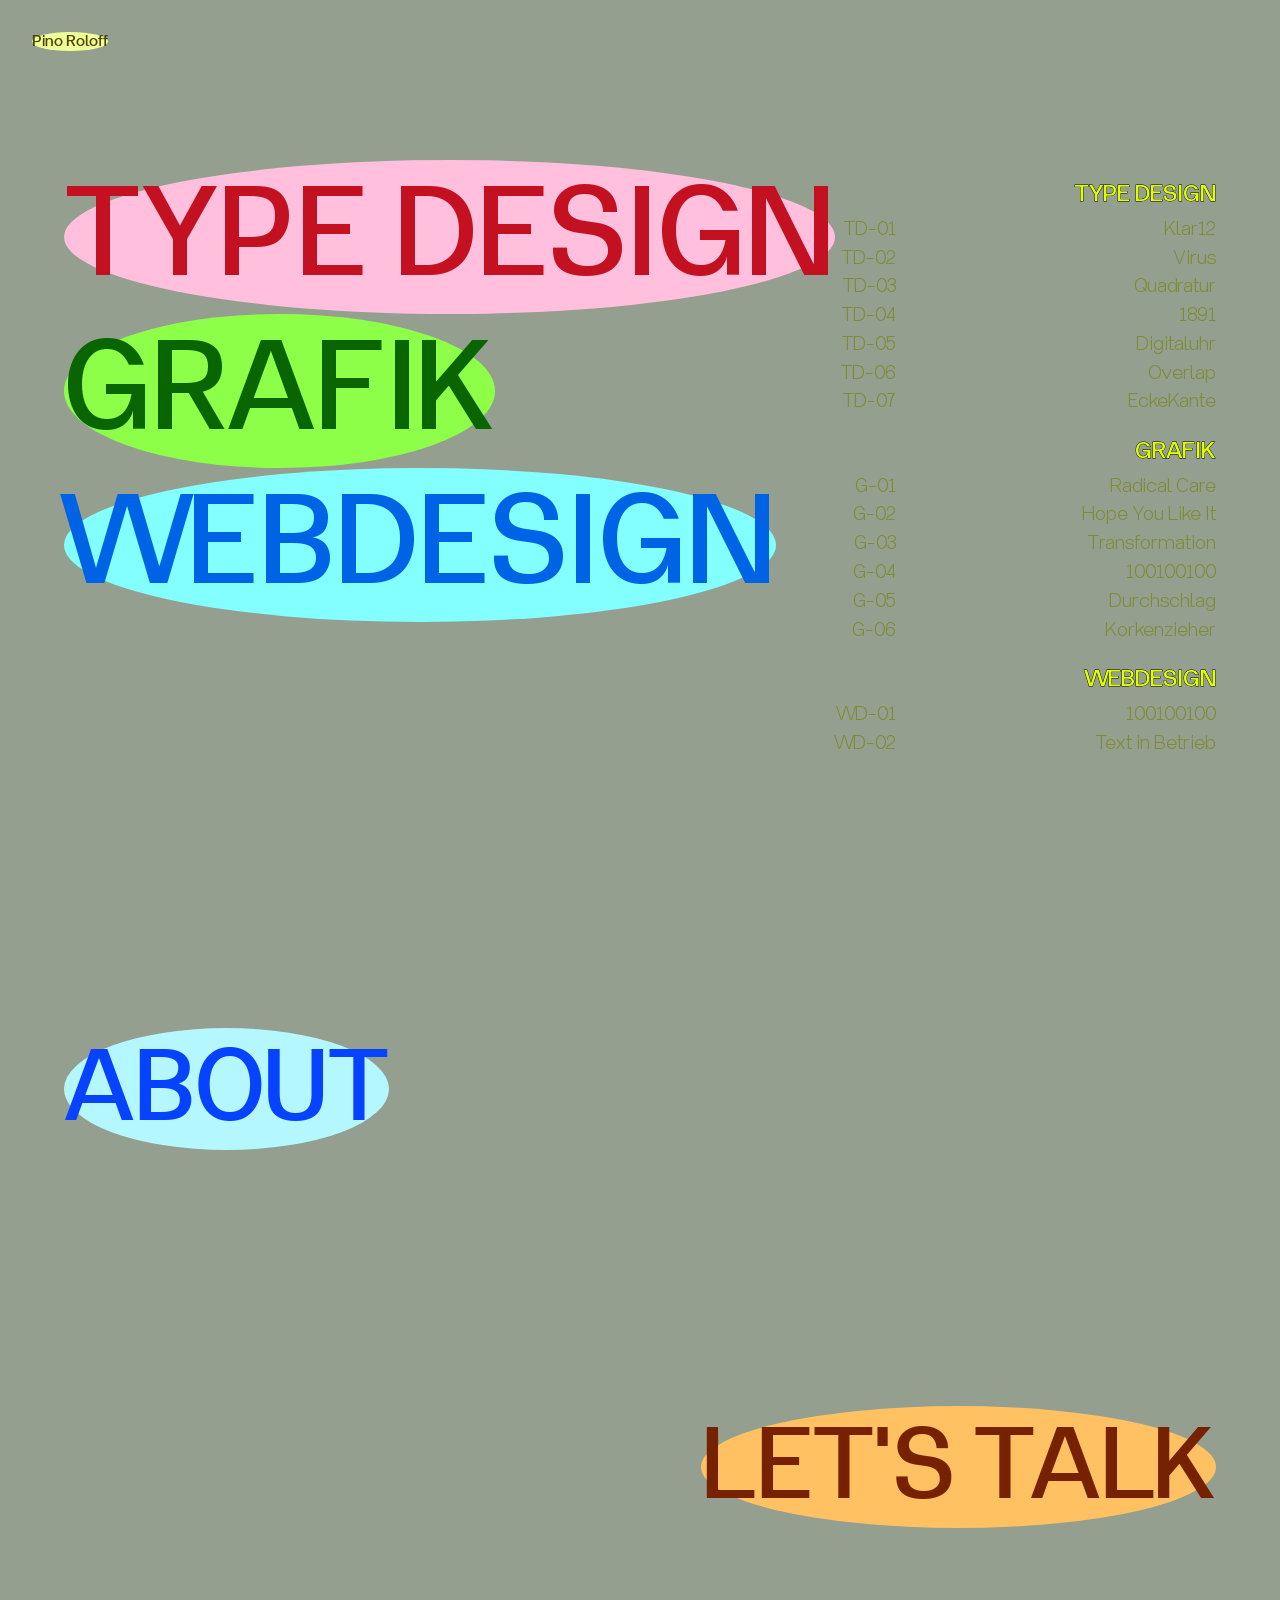
==== 6x8Portfol/index.html @ 0dad76d7 "launch" ====
<!DOCTYPE html>
<html lang="de">
<head>
    <meta charset="UTF-8">
    <title>Roloff</title>
    <link rel="stylesheet" href="style.css">
    <link rel="stylesheet" href="typedesign/fonts.css">
</head>
<body class="home-page">
<header class="nav">
  <div class="logo tint-overlay" id="box">Pino Roloff</div>

</header>

<section id="work" class="hero tint-overlay">
  <div class="hero-categories">
    <a class="hero-category" href="typedesign/index.html" id="box">TYPE DESIGN</a>
    <a class="hero-category" href="grafik.html" id="box">GRAFIK</a>
    <a class="hero-category" href="webdesign.html" id="box">WEBDESIGN</a>
  </div>

  <aside class="project-index" aria-label="Projektübersicht">


    <section class="project-index-group" aria-label="Type Design">
      <h2>TYPE DESIGN</h2>
      <a href="typedesign/index.html#td-01"><span>TD-01</span><span>Klar12</span></a>
      <a href="typedesign/index.html#td-02"><span>TD-02</span><span>Virus</span></a>
      <a href="typedesign/index.html#td-03"><span>TD-03</span><span>Quadratur</span></a>
      <a href="typedesign/index.html#td-04"><span>TD-04</span><span>1891</span></a>
      <a href="typedesign/index.html#td-05"><span>TD-05</span><span>Digitaluhr</span></a>
      <a href="typedesign/index.html#td-06"><span>TD-06</span><span>Overlap</span></a>
      <a href="typedesign/index.html#td-07"><span>TD-07</span><span>EckeKante</span></a>
    </section>

    <section class="project-index-group" aria-label="Grafik">
      <h2>GRAFIK</h2>
      <a href="grafik.html#g-01"><span>G-01</span><span>Radical Care</span></a>
      <a href="grafik.html#g-02"><span>G-02</span><span>Hope You Like It</span></a>
      <a href="grafik.html#g-03"><span>G-03</span><span>Transformation</span></a>
      <a href="grafik.html#g-04"><span>G-04</span><span>100100100</span></a>
      <a href="grafik.html#g-05"><span>G-05</span><span>Durchschlag</span></a>
      <a href="grafik.html#g-06"><span>G-06</span><span>Korkenzieher</span></a>
    </section>

    <section class="project-index-group" aria-label="Webdesign">
      <h2>WEBDESIGN</h2>
      <a href="webdesign.html#wd-01"><span>WD-01</span><span>100100100</span></a>
      <a href="webdesign.html#wd-02"><span>WD-02</span><span>Text in Betrieb</span></a>
    </section>
  </aside>
</section>

<section id="about" class="about">

  <div class="about-title" id="box" tabindex="0" aria-expanded="false">
    ABOUT
  </div>

  <div class="about-text">
   <p>I am currently studying at HAW Hamburg, Germany, where I am pursuing a degree in Communication Design. I am interested in type design, typography, coding and the intersection of type, motion and interaction.</p>
  </div>

</section>

<footer id="contact">
  <div class="contact-wrap">
    <div class="contact-title" id="box" tabindex="0" aria-expanded="false">
      LET'S TALK
    </div>

    <div class="contact-links">
      <a href="mailto:pino.roloff@gmail.com" id="box">MAIL</a>
      <a href="https://instagram.com/buch.stabe1" target="_blank" id="box">INSTAGRAM</a>
    </div>
  </div>
</footer>

<script src="script.js">


</script>
</body>
</html>
---- 6x8Portfol/style.css ----
*{
  margin:0;
  padding:0;
  box-sizing:border-box;
}
@font-face{
  font-family:'KLAR12Modell';
  src:
      url('../6x8Portfol/media/fonts/KLAR12_ModellbauVF.ttf') format('TrueType');
  font-weight:800;
  font-style:normal;
}
@font-face{
  font-family:'KLAR12';
  src:
      url('../6x8Portfol/media/fonts/KLAR12-Regular.ttf') format('TrueType');

  font-style:normal;
}

body{
  font-family:'KLAR12',sans-serif;
  background:#949f8f;

  color:#000000;
}
p{
  opacity:1;
  line-height:1.6;
  letter-spacing:0.02em;
}

.home-page .nav nav a,
.home-page .about-text p{
  font-family:KLARVARIABLE,sans-serif;
  font-variation-settings:"wght" 0;
  color:#dfff00;
  -webkit-text-stroke:0.8px #000000;
  paint-order:stroke fill;
}


.nav{
  position:fixed;
  width:100%;
  top:0;
  padding:2rem;

  /* mix-blend-mode: difference; */
  
  color: #000000;
 
  display:flex;
  justify-content:space-between;
  z-index:100;
} 

.nav nav{
  display:flex;
  gap:2rem;
}

.nav a{
  text-decoration:none;
  font-size:1.2rem ;
}

.hero{
  min-height:100vh;
  padding:10rem 4rem 4rem;
  display:grid;
  grid-template-columns:minmax(0, 1fr) minmax(18rem, 24rem);
  gap:3rem;
  align-items:start;
}

.hero-categories{
  display:flex;
  flex-direction:column;
  align-items:flex-start;
}

.hero-category{
  display:block;
  width:fit-content;
}

.project-index{
  max-height:calc(100vh - 14rem);
  overflow-y:auto;
  text-align:right;
  padding-bottom:1rem;
  color:#dfff00;
}

.project-index,
.project-index *{
  font-family:KLARVARIABLE,sans-serif;

}

.project-index{
  font-variation-settings:"wght" 0;
}

.project-index-heading{
  font-size:1.95rem;
  margin-bottom:1.25rem;
  font-variation-settings:"wght" 400;
}

.project-index-group{
  margin-top:1.25rem;
}

.project-index-group h2{
  font-size:1.5rem;
  font-weight:400;
  margin-bottom:0.4rem;
  color:#dfff00;
  mix-blend-mode:normal;
  opacity:1;
    -webkit-text-stroke:0.8px #000000;
  paint-order:stroke fill;
  font-variation-settings:"wght" 400;
}

.project-index .project-index-group a{
  display:grid;
  grid-template-columns:4rem minmax(0, 1fr);
  gap:0.75rem;
  padding:0.15rem 0;
  font-family:KLARVARIABLE,sans-serif;
  font-variation-settings:"wght" 0;
  font-size:1.2rem;
  line-height:1.25;
  text-align:right;
 color:#7d8a2a;
  transition:font-variation-settings color text-align font-size 0.2s ease;
}

.project-index .project-index-group a:hover,
.project-index .project-index-group a:focus-visible{
  /* text-decoration:underline overline #dfff00;
  text-decoration-thickness:1px; */
  font-variation-settings:"wght" 400;
  font-size:1.35rem;
 
    color:#dfff00;
  text-align:left;
}

.project-index-group a span{
  overflow-wrap:anywhere;
}

@media (max-width:900px){
  .hero{
    grid-template-columns:minmax(0, 1fr) minmax(15rem, 20rem);
    gap:2rem;
    padding-right:2rem;
    padding-left:2rem;
  }

  .hero .hero-category{
    font-size:4rem;
  }
}

@media (min-width:901px) and (max-width:1200px){
  .hero .hero-category{
    font-size:5rem;
  }
}

@media (max-width:760px){
  .hero{
    grid-template-columns:minmax(0, 1fr);
    gap:2rem;
    padding:7rem 1.25rem 3rem;
  }

  .hero .hero-category{
    max-width:100%;
    font-size:clamp(2.5rem, 12vw, 4rem);
    line-height:0.95;
    overflow-wrap:anywhere;
  }

  .project-index{
    max-height:none;
    overflow:visible;
    width:100%;
    text-align:left;
  }

  .project-index .project-index-group a{
    grid-template-columns:3.5rem minmax(0, 1fr);
    text-align:left;
    font-size:1rem;
  }

  .project-index .project-index-group a:hover,
  .project-index .project-index-group a:focus-visible{
    font-size:1rem;
  }

  .nav{
    padding:1.25rem;
  }

  .nav .logo{
    max-width:100%;
    font-size:clamp(2.5rem, 12vw, 4rem) !important;
    overflow-wrap:anywhere;
  }

  .projects{
    padding:7rem 1.25rem 3rem;
  }

  .project{
    width:100%;
    gap:0.75rem;
    padding:1.5rem 0;
  }

  .project > a{
    max-width:100%;
    font-size:clamp(2.5rem, 12vw, 4rem);
    line-height:0.95;
    overflow-wrap:anywhere;
  }

  .project-detail-content{
    flex-direction:column;
  }

  .projects .project-detail-panel{
    flex:1 1 100%;
    width:100%;
    min-width:0;
  }

  .projects .project-detail-content > .project-detail-images,
  .projects .project-detail-content > .project-detail-text{
    flex:initial;
    width:100%;
    max-width:100%;
    min-width:0;
    padding:0.75rem 0;
  }

  .project-detail-images{
    max-width:100%;
    overflow-x:auto;
  }

  .project-detail-images img,
  .project-detail-images video{
    max-width:85vw;
    max-height:55vh;
  }

  .about{
    grid-template-columns:1fr;
    gap:1rem;
    padding:4rem 1.25rem;
  }

  .about-title{
    font-size:clamp(3rem, 14vw, 5rem);
    text-align:left;
  }

  .about-text.visible{
    padding-left:0;
  }

  footer{
    padding:4rem 1.25rem;
  }

  .contact-title{
    font-size:clamp(3rem, 14vw, 5rem);
  }
}

.hero h1{
  font-size:clamp(4rem,10vw,12rem);
  line-height:0.9;
  letter-spacing:-0.05em;
}

.intro{
  margin-top:3rem;
  max-width:400px;
}

.projects{
  padding:8rem 4rem;
}

.project{
  border-top:5px solid var(--random-color2);
  padding:3rem 0;
  scroll-margin-top:8rem;

  display:flex;
  flex-wrap: wrap;
  justify-content:space-between;
  align-items:flex-start;
}

.project h2{
  font-size:clamp(2rem,5vw,6rem);
  font-weight:400;
}

body,
main,
section,
header,
footer {
  position: relative;
  z-index: 1;
}

.about{
  display:grid;
  grid-template-columns:1fr 1fr;
  padding:8rem 4rem;
  align-items:start;
}

.about-title{
  font-size:8vw;
  text-align:right;
  cursor:pointer;
  user-select:none;
}

.about-text{
  font-size:1.4rem;
  max-width:500px;
  opacity:0;
  max-height:0;
  overflow:hidden;
  transform:translateY(12px);
  transition:opacity 0.35s ease, transform 0.35s ease, max-height 0.45s ease;
}

.about-title:hover + .about-text,
.about-title:focus + .about-text,
.about-title.active + .about-text,
.about-title.is-visible + .about-text,
.about-text.visible {
  opacity:1;
  max-height:220px;
  transform:translateY(0);
}

footer{
  padding:8rem 4rem;
  text-align:right;
}

.contact-wrap{
  display:flex;
  flex-direction:column;
  align-items:flex-end;
  gap:1rem;
}

.contact-title{
  font-size:clamp(4rem,8vw,10rem);
  text-align:right;
  cursor:pointer;
  user-select:none;
}

.contact-links{
  display:flex;
  flex-direction:column;
  align-items:flex-end;
  gap:0.5rem;
  opacity:0;
  max-height:0;
  overflow:hidden;
  transform:translateY(12px);
  transition:opacity 0.35s ease, transform 0.35s ease, max-height 0.45s ease;
}

.contact-title:hover + .contact-links,
.contact-title:focus + .contact-links,
.contact-title.active + .contact-links,
.contact-title.is-visible + .contact-links,
.contact-links.visible {
  opacity:1;
  max-height:220px;
  transform:translateY(0);
}

.contact-links a{
  font-size:1.4rem;
}

/* Tinted overlay to colorize text subtly */
.tint-overlay{
  position:relative;
    background:var(--random-color);
}
.tint-overlay::after{
  content:"";
  /* position:absolute; */
  inset:0;
  background:var(--random-color);
  opacity:0.02;
  
  pointer-events:none;
  z-index:2;
}
.tint-overlay *{
  position:relative;
  z-index:1;
}
.about-text.visible{
  padding-left: 30px;
}
a{
  Font-family:'KLARVARIABLE',sans-serif;
  font-variation-settings: 'wght' 400;
  text-decoration:none;
  transition: all 0.3s ease;
  color: #000000;
}
a::after{
    Font-family:'KLARVARIABLE',sans-serif;
  font-variation-settings: 'wght' 00;
  transition: all 0.3s ease;
  color: #000000;
}
h1, h2{
  font-family:'KLAR12',sans-serif;
  font-style:normal;
  mix-blend-mode:difference;
  z-index:  0;
  opacity: 0.9;

  color: var(--random-color2);


}
#box {
  width:max-content;
  height:max-content;
    opacity: 1;
      mix-blend-mode:normal;
 z-index:  10;
 filter:invert(1);

   
    
  border-radius: 50%;
    transition: all 0.3s ease;
 
}
:hover#box,
.active#box {

  width:100%;
  height:100%;
  mix-blend-mode:difference;
  opacity: 1;
  filter:invert(0);
  font-variation-settings: 'wght' 00;
  z-index:  10;
    font-size:5.5rem;
  border-radius: 0%;
  transition: all 0.7s ease;
 
}


.tint-overlay a{
  font-family:'KLARVARIABLE',sans-serif;
  font-style:normal;
font-size: 8rem;
  font-variation-settings: 'wght' 400;
  z-index:  0;
  opacity: 0.9;
 transition: all 0.3s ease;
  color: var(--random-color2);
}


/* HOVERIMAGEREVEAL */
a img {
  display: none;
  opacity: 0;
  pointer-events: none; /* existiert für die maus nicht */
  position: fixed;  /* bezieht sich auf seite position */
  filter:invert(1)
}

a:hover img {
  display: fixed;
  opacity: 1;
  padding: 1rem;
  left: -50px;;
  z-index: 9999; /* über alles drüber legen */
}
/* HOVERIMAGEREVEAL */

.project-detail-panel {
  position: static;
  display: none;
  width: 100%;
  height: auto;
  flex: 1 1 100%;
  background: #949f8f;
  color: var(white);
  margin-top: 2rem;
  overflow: hidden;
   transition: all 0.3s ease;
}

.project-detail-panel.show {
  display: block;
}

.project-detail-content {
  width: 100%;
  display: flex;
  gap: 0rem;
 transition: all 0.3s ease;
  height: fit-content;
  align-items: flex-start;
  justify-content: space-between;
  padding: 0rem;
}

.project-detail-images,
.project-detail-text {
  padding: 1rem;
}

.project-detail-images {
  flex: 1.7;
  display: flex;
  flex-direction: row;
  gap: 0rem;
  overflow-x: visible;
  overflow-y: visible;
  align-items: flex-start;
 
}

.project-detail-images img {
  flex: 0 0 auto;
  width: auto;
  height: auto;
  max-height: 60vh;
  object-fit: contain;
}
.project-detail-images video {
  flex: 0 0 auto;
  width: auto;
  height: auto;
  max-height: 60vh;
  object-fit: contain;
}

.project-detail-text {
  flex: 1;
  max-width: 50%;
  min-width: 30%;

  font-size: 1rem;
  line-height: 1.6;
  overflow-y: auto;
}

.project-detail-text h2 {
  margin-bottom: 1rem;
  color: var(--random-color2);
  font-size: clamp(1.8rem, 2.5vw, 2.5rem);
}

.project-detail-text p {
  opacity: 0.85;
}

@media (max-width:760px){
  .projects.tint-overlay{
    padding:7rem 1.25rem 3rem;
  }

  .projects .project{
    width:100%;
  }

  .projects .project > a,
  .projects .project > a:hover#box,
  .projects .project > a.active#box{
    width:auto;
    max-width:100%;
    height:auto;
    font-size:clamp(2.5rem, 12vw, 4rem);
    line-height:0.95;
    overflow-wrap:anywhere;
  }

  .home-page .about{
    grid-template-columns:1fr;
    gap:1rem;
    padding:4rem 1.25rem;
  }

  .home-page .about-title{
    font-size:clamp(3rem, 14vw, 5rem);
    text-align:left;
  }

  .home-page .about-text.visible{
    padding-left:0;
  }

  .home-page footer{
    padding:4rem 1.25rem;
  }

  .home-page .contact-title{
    font-size:clamp(3rem, 14vw, 5rem);
  }
}
---- 6x8Portfol/typedesign/fonts.css ----
@font-face {
    font-family:KLARVARIABLE;
    src: url(../media/fonts/KLARVF.ttf);
    font-weight: 1 400 800;
    font-style: normal;
}

@font-face {
    font-family: Schrift ;
    src: url(../typedesign/fonts/1898.1-Regular.otf);
}

@font-face {
    font-family:virus-blur1 ;
    src: url(../typedesign/fonts/Virus/Virus-blur1.otf);
}
@font-face {
    font-family:virus-blur2 ;
    src: url(../typedesign/fonts/Virus/Virus-blur2.otf);
}
@font-face {
    font-family:virus-blur3 ;
    src: url(../typedesign/fonts/Virus/Virus-blur3.otf);
}
@font-face {
    font-family:virus-schwung;
    src: url(../typedesign/fonts/Virus/Virus-schwung.otf);
}
@font-face {
    font-family:virus-schwung2 ;
    src: url(../typedesign/fonts/Virus/Virus-schwung2.otf);
}
@font-face {
    font-family:virus-fett ;
    src: url(../typedesign/fonts/Virus/Virus-fett.otf);
}
@font-face {
    font-family:Sandvoss ;
    src: url(../typedesign/fonts/Sandvoss-Regular.otf);
}
@font-face {
    font-family:EckeKante ;
    src: url(../typedesign/fonts/EckeKantevariable2VF.ttf);
    font-variation-settings: var(--weight);
}
@font-face {
    font-family:DigitalUhr ;
    src: url(../typedesign/fonts/DigitalUhr5VF.ttf);
    font-variation-settings: var(--weight);
}
@font-face {
    font-family:Quadratur ;
    src: url(../typedesign/fonts/QuadraturFINALoptischerAusgleichVF.ttf);
    font-variation-settings: 
    var(--weight),
     var(--SERF);
}
@font-face {
    font-family:Gemein ;
    src: url(../typedesign/fonts/Gemein.otf);
}
@font-face {
    font-family:Harzgrab ;
    src: url(../typedesign/fonts/HarzGrabV4VF.ttf);
}
@font-face {
    font-family:Horst ;
    src: url(../typedesign/fonts/HORSTVF.ttf);
}

@font-face {
    font-family:Kante ;
    src: url(../typedesign/fonts/pinoseckenschriftVF.ttf);
     font-variation-settings:var(--weight);
}


@font-face {
    font-family:Modellbau ;
    src: url(../media/fonts/KLAR12_ModellbauVF.ttf);
     font-variation-settings:var(--weight);
}
@font-face {
    font-family:Klar12 ;
    src: url(../media/fonts/KLAR12-Regular.ttf);
     font-variation-settings:var(--weight);
}
@font-face {
    font-family:Inktrap ;
    src: url(../media/fonts/KLAR12_StencilVF.ttf);
     font-variation-settings:var(--weight);
}
@font-face {
    font-family:Inktrap ;
    src: url(../media/fonts/KLAR12_StencilVF.ttf);
     font-variation-settings:var(--weight);
}
@font-face {
    font-family:Overlap;
    src: url(../typedesign/fonts/ShapeShifter_2.Termin_1.Übung_2VF.ttf);
     font-variation-settings:var(--weight);
}
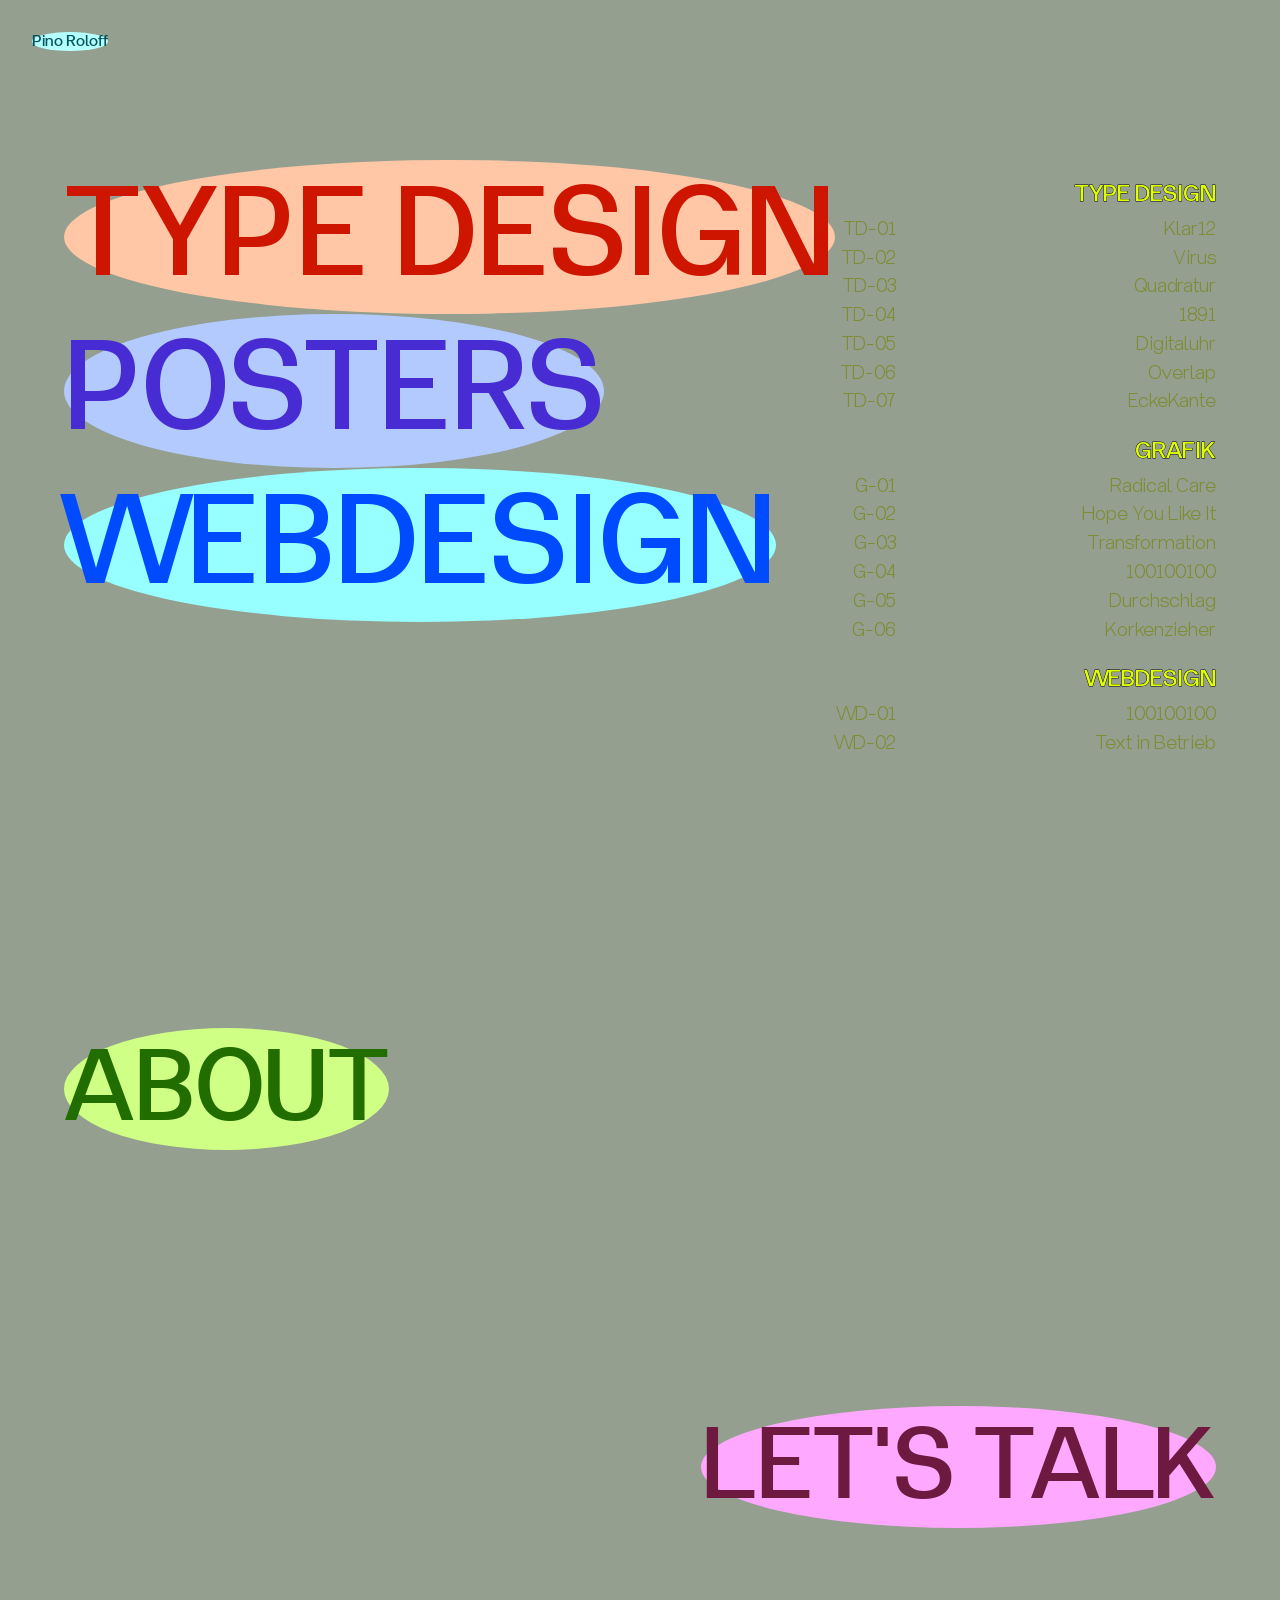
==== commit f222bb21: "updateenglisch" ====
--- a/6x8Portfol/index.html
+++ b/6x8Portfol/index.html
@@ -15,7 +15,7 @@
 <section id="work" class="hero tint-overlay">
   <div class="hero-categories">
     <a class="hero-category" href="typedesign/index.html" id="box">TYPE DESIGN</a>
-    <a class="hero-category" href="grafik.html" id="box">GRAFIK</a>
+    <a class="hero-category" href="grafik.html" id="box">POSTERS</a>
     <a class="hero-category" href="webdesign.html" id="box">WEBDESIGN</a>
   </div>
 
